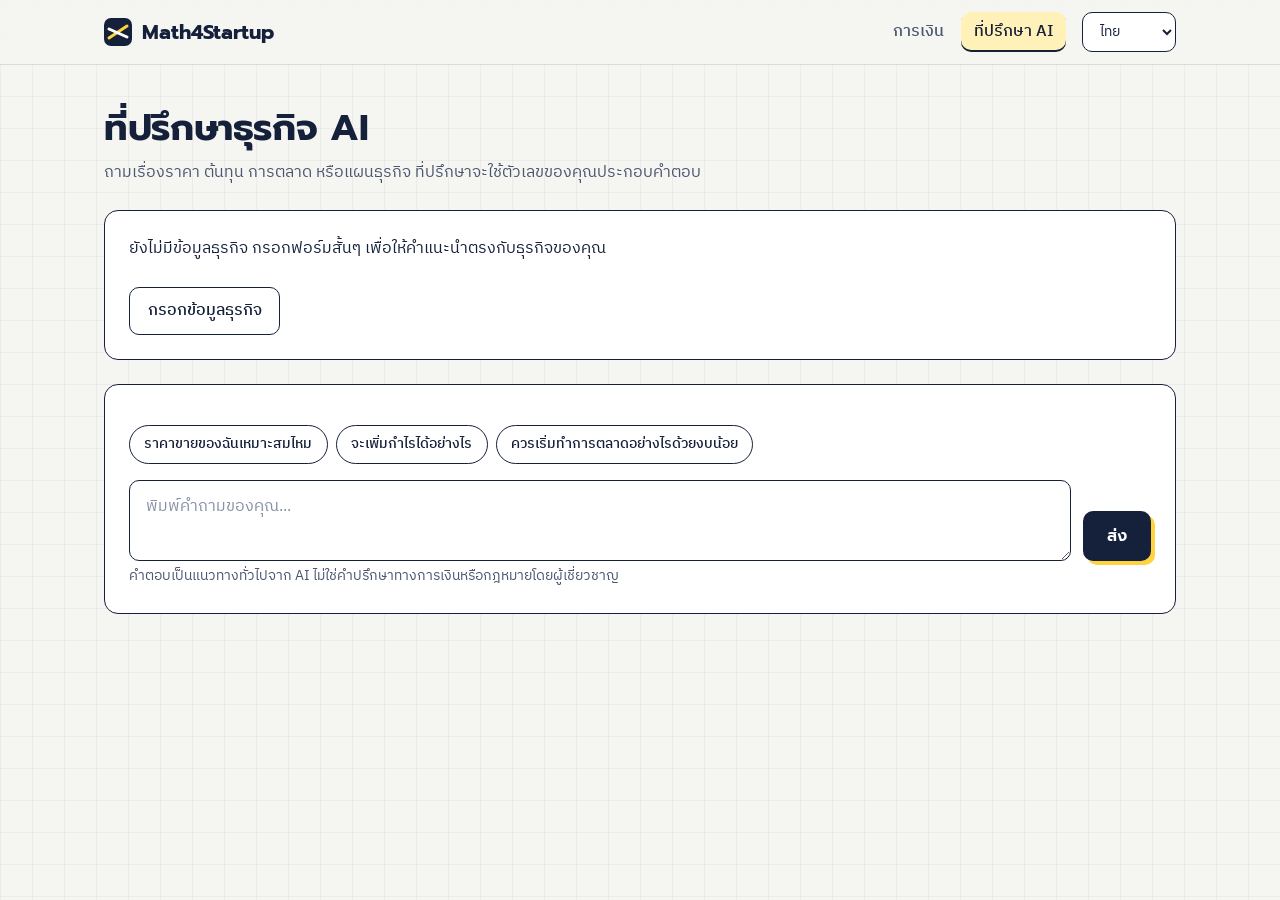
==== advisor.html @ d146184f "Create advisor.html" ====
<!DOCTYPE html>
<html lang="th">

<head>
  <meta charset="UTF-8">
  <title>ที่ปรึกษาธุรกิจ AI</title>
  <meta name="viewport" content="width=device-width, initial-scale=1">
  <link rel="preconnect" href="https://fonts.googleapis.com">
  <link rel="preconnect" href="https://fonts.gstatic.com" crossorigin>
  <link href="https://fonts.googleapis.com/css2?family=IBM+Plex+Sans+Thai:wght@400;500;600&family=Prompt:wght@500;600;700&display=swap" rel="stylesheet">
  <link rel="stylesheet" href="style.css">
  <link rel="stylesheet" href="dashboard.css">
</head>

<body>
  <header class="site-header">
    <div class="wrap bar">
      <a class="brand" href="index.html">
        <svg width="28" height="28" viewBox="0 0 28 28" aria-hidden="true">
          <rect width="28" height="28" rx="7" fill="#15203A"/>
          <path d="M5 20 L23 8" stroke="#FFD23F" stroke-width="3" stroke-linecap="round"/>
          <path d="M5 11 L23 19" stroke="#fff" stroke-width="3" stroke-linecap="round"/>
        </svg>
        Math4Startup
      </a>
      <nav class="main-nav" aria-label="Main">
        <a href="analyze.html" data-i18n="navFinance">การเงิน</a>
        <a href="advisor.html" data-i18n="navAdvisor" aria-current="page">ที่ปรึกษา AI</a>
      </nav>
      <div class="lang">
        <select id="languageSelect" onchange="setLanguage(this.value)" aria-label="Language">
          <option value="th" data-i18n="langThai">ไทย</option>
          <option value="en" data-i18n="langEnglish">English</option>
        </select>
      </div>
    </div>
  </header>

  <main class="container">
    <div class="header">
      <h1 data-i18n="advisorTitle">ที่ปรึกษาธุรกิจ AI</h1>
      <p data-i18n="advisorSubtitle">ถามเรื่องราคา ต้นทุน การตลาด หรือแผนธุรกิจ ที่ปรึกษาจะใช้ตัวเลขของคุณประกอบคำตอบ</p>
    </div>

    <section class="section-card" id="ctxCard"></section>

    <section class="section-card">
      <div class="chat-log" id="chatLog" aria-live="polite"></div>

      <div class="starters" id="starters">
        <button type="button" class="chip" data-i18n="advisorStarter1">ราคาขายของฉันเหมาะสมไหม</button>
        <button type="button" class="chip" data-i18n="advisorStarter2">จะเพิ่มกำไรได้อย่างไร</button>
        <button type="button" class="chip" data-i18n="advisorStarter3">ควรเริ่มทำการตลาดอย่างไรด้วยงบน้อย</button>
      </div>

      <form class="chat-form" id="chatForm">
        <textarea id="chatInput" class="field" rows="2" maxlength="1000" aria-label="Message"
          placeholder="พิมพ์คำถามของคุณ..." data-i18n-placeholder="advisorPlaceholder"></textarea>
        <button type="submit" data-i18n="advisorSend">ส่ง</button>
      </form>
      <p class="help-text" data-i18n="advisorDisclaimer">คำตอบเป็นแนวทางทั่วไปจาก AI ไม่ใช่คำปรึกษาทางการเงินหรือกฎหมายโดยผู้เชี่ยวชาญ</p>
    </section>
  </main>

  <script src="i18n.js"></script>
  <script>
    const log = document.getElementById('chatLog');
    const form = document.getElementById('chatForm');
    const input = document.getElementById('chatInput');
    const starters = document.getElementById('starters');
    const ctxCard = document.getElementById('ctxCard');
    let history = [];
    let busy = false;

    const lang = () => localStorage.getItem('language') || 'th';
    const t = key => getTranslation(key);
    const esc = s => String(s).replace(/[&<>"']/g, c => ({ '&': '&amp;', '<': '&lt;', '>': '&gt;', '"': '&quot;', "'": '&#39;' }[c]));
    const fmt = n => Number(n).toLocaleString('th-TH', { maximumFractionDigits: 1 });

    function loadBiz() {
      try {
        const d = JSON.parse(localStorage.getItem('businessData') || 'null');
        if (d && d.price > 0 && d.cost >= 0 && d.units >= 0 && d.expense >= 0) return d;
      } catch (e) { }
      return null;
    }

    function renderContext() {
      const wasChecked = !document.getElementById('useCtx') || document.getElementById('useCtx').checked;
      const biz = loadBiz();
      if (!biz) {
        ctxCard.innerHTML = `<p>${esc(t('advisorNoContext'))}</p><a class="nav-link" href="form.html">${esc(t('advisorNoContextLink'))}</a>`;
        return;
      }
      const unit = biz.price - biz.cost;
      const profit = unit * biz.units - biz.expense;
      const be = unit > 0 ? Math.ceil(biz.expense / unit) : '-';
      const margin = biz.price > 0 ? (unit / biz.price) * 100 : 0;
      ctxCard.innerHTML = `
        <h3 class="card-title">${esc(t('advisorContextTitle'))}: <span>${esc(biz.productName)}</span></h3>
        <div class="metrics-grid">
          <div class="metric-card"><div class="metric-value">${fmt(biz.price * biz.units)} ฿</div><div class="metric-label">${esc(t('monthlyRevenue'))}</div></div>
          <div class="metric-card"><div class="metric-value ${profit >= 0 ? 'positive' : 'negative'}">${fmt(profit)} ฿</div><div class="metric-label">${esc(t('monthlyProfit'))}</div></div>
          <div class="metric-card"><div class="metric-value">${margin.toFixed(1)}%</div><div class="metric-label">${esc(t('profitMargin'))}</div></div>
          <div class="metric-card"><div class="metric-value">${be}</div><div class="metric-label">${esc(t('breakeven'))}</div></div>
        </div>
        <label class="check"><input type="checkbox" id="useCtx" ${wasChecked ? 'checked' : ''}> ${esc(t('advisorUseContext'))}</label>`;
    }

    function addMsg(role, text, pending) {
      const el = document.createElement('div');
      el.className = 'msg ' + (role === 'user' ? 'msg-user' : 'msg-ai') + (pending ? ' pending' : '');
      el.textContent = text;
      log.appendChild(el);
      el.scrollIntoView({ block: 'nearest', behavior: 'smooth' });
      return el;
    }

    async function send(text) {
      text = text.trim();
      if (!text || busy) return;
      busy = true;
      starters.hidden = true;
      input.value = '';
      addMsg('user', text);
      history.push({ role: 'user', content: text });
      const pending = addMsg('assistant', t('advisorThinking'), true);

      try {
        const biz = loadBiz();
        const useCtx = document.getElementById('useCtx');
        const context = (biz && useCtx && useCtx.checked)
          ? { productName: biz.productName, price: biz.price, cost: biz.cost, units: biz.units, expense: biz.expense }
          : null;
        const res = await fetch('/api/advisor', {
          method: 'POST',
          headers: { 'Content-Type': 'application/json' },
          body: JSON.stringify({ messages: history.slice(-10), lang: lang(), context })
        });
        const data = await res.json();
        if (!res.ok || !data.reply) throw new Error(data.error || 'error');
        pending.textContent = data.reply;
        pending.classList.remove('pending');
        history.push({ role: 'assistant', content: data.reply });
      } catch (err) {
        console.error(err);
        pending.textContent = t('advisorError');
        pending.classList.remove('pending');
        pending.classList.add('error');
        history.pop(); // drop the unanswered question so a retry doesn't duplicate it
      }
      busy = false;
    }

    form.addEventListener('submit', e => { e.preventDefault(); send(input.value); });
    input.addEventListener('keydown', e => {
      if (e.key === 'Enter' && !e.shiftKey && !e.isComposing) { e.preventDefault(); send(input.value); }
    });
    starters.addEventListener('click', e => {
      const chip = e.target.closest('.chip');
      if (chip) send(chip.textContent);
    });

    renderContext();
    document.getElementById('languageSelect').addEventListener('change', renderContext);
  </script>
</body>

</html>
---- style.css ----
/* ===== Math4Startup — shared styles =====
   Rebrand: change the values in :root below (colors + fonts). */
:root {
  --paper: #F5F6F1;
  --surface: #FFFFFF;
  --ink: #15203A;
  --muted: #4B5670;
  --line: #D9DDD0;
  --profit: #0B7A55;
  --cost: #D9482B;
  --mark: #FFD23F;
  --mark-soft: #FFF1B8;
  --font-display: 'Prompt', 'IBM Plex Sans Thai', sans-serif;
  --font-body: 'IBM Plex Sans Thai', -apple-system, 'Segoe UI', sans-serif;
  --radius: 10px;
}

* { margin: 0; padding: 0; box-sizing: border-box; }

body {
  font-family: var(--font-body);
  color: var(--ink);
  line-height: 1.7;
  min-height: 100vh;
  background-color: var(--paper);
  background-image:
    linear-gradient(rgba(21, 32, 58, .045) 1px, transparent 1px),
    linear-gradient(90deg, rgba(21, 32, 58, .045) 1px, transparent 1px);
  background-size: 32px 32px;
}

:focus-visible { outline: 3px solid var(--profit); outline-offset: 2px; }

.wrap { max-width: 1120px; margin: 0 auto; padding: 0 1.5rem; }
.narrow { max-width: 680px; }

/* ----- Header ----- */
.site-header {
  position: sticky; top: 0; z-index: 10;
  background: rgba(245, 246, 241, .92);
  backdrop-filter: blur(8px);
  border-bottom: 1px solid var(--line);
}
.bar { display: flex; justify-content: space-between; align-items: center; min-height: 64px; flex-wrap: wrap; column-gap: 1rem; }
.brand {
  display: flex; align-items: center; gap: .6rem;
  font-family: var(--font-display); font-weight: 700; font-size: 1.25rem;
  color: var(--ink); text-decoration: none;
}
.lang select {
  font: inherit; font-size: .9rem; color: var(--ink);
  background: var(--surface);
  border: 1.5px solid var(--ink); border-radius: var(--radius);
  padding: .4rem .8rem; cursor: pointer;
}

.main-nav { display: flex; gap: .25rem; margin-left: auto; }
.main-nav a {
  color: var(--muted); text-decoration: none; font-weight: 500;
  padding: .4rem .8rem; border-radius: var(--radius);
}
.main-nav a:hover { color: var(--ink); background: var(--mark-soft); }
.main-nav a[aria-current="page"] { color: var(--ink); background: var(--mark-soft); box-shadow: inset 0 -2px 0 var(--ink); }

/* ----- Headings & buttons ----- */
h1 {
  font-family: var(--font-display); font-weight: 700;
  font-size: clamp(1.9rem, 4.2vw, 3.1rem); line-height: 1.3; letter-spacing: -.01em;
}
h2 { font-family: var(--font-display); font-weight: 600; font-size: 1.4rem; line-height: 1.4; }

.btn {
  font-family: var(--font-display); font-weight: 600; font-size: 1rem;
  background: var(--ink); color: #fff;
  border: 0; border-radius: var(--radius);
  padding: .85rem 1.5rem; cursor: pointer;
  box-shadow: 4px 4px 0 var(--mark);
  transition: background .15s, transform .15s, box-shadow .15s;
}
.btn:hover { background: var(--profit); transform: translate(2px, 2px); box-shadow: 2px 2px 0 var(--mark); }
.btn:active { transform: translate(4px, 4px); box-shadow: 0 0 0 var(--mark); }
.btn-block { width: 100%; margin-top: .75rem; }

.ghost-btn {
  display: inline-flex; align-items: center; gap: .4rem;
  font: inherit; font-size: .9rem; color: var(--ink);
  background: transparent; border: 1.5px solid var(--ink); border-radius: var(--radius);
  padding: .35rem .9rem; cursor: pointer; transition: background .15s;
}
.ghost-btn:hover { background: var(--mark-soft); }
.ghost-btn:disabled { opacity: .5; cursor: wait; }

/* ----- Inputs ----- */
.field {
  width: 100%; min-width: 0;
  font: inherit; color: var(--ink);
  background: var(--surface);
  border: 1.5px solid var(--ink); border-radius: var(--radius);
  padding: .85rem 1rem;
}
.field::placeholder { color: #8791A5; }
.field:focus { border-color: var(--profit); outline: 3px solid rgba(11, 122, 85, .25); outline-offset: 0; }
.field.is-invalid { border-color: var(--cost); background: #FFF3EF; }

/* ----- Home: hero ----- */
.hero {
  display: grid; grid-template-columns: 1.05fr .95fr; gap: 3rem; align-items: center;
  padding: 4rem 0 3rem;
}
.hero-sub { color: var(--muted); font-size: 1.1rem; max-width: 34rem; margin-top: 1rem; }
.start { margin-top: 2rem; }
.start label { display: block; font-weight: 600; margin-bottom: .5rem; }
.start-row { display: flex; gap: .75rem; }
.start-row .btn { white-space: nowrap; }

.sheet {
  background: var(--surface);
  border: 1.5px solid var(--ink); border-radius: 14px;
}
.hero-chart { padding: 1rem; }
.hero-chart svg { display: block; width: 100%; height: auto; }

.draw { stroke-dasharray: 1; stroke-dashoffset: 1; animation: draw 1.1s ease-out .2s forwards; }
.zone { opacity: 0; animation: fade .5s ease-out 1.1s forwards; }
.bep { opacity: 0; transform-box: fill-box; transform-origin: center; animation: pop .4s ease-out 1.2s forwards; }
@keyframes draw { to { stroke-dashoffset: 0; } }
@keyframes fade { to { opacity: 1; } }
@keyframes pop { from { opacity: 0; transform: scale(.4); } to { opacity: 1; transform: scale(1); } }

/* ----- Home: trending list ----- */
.trending { padding: 1rem 0 5rem; }
.section-head {
  display: flex; justify-content: space-between; align-items: center; gap: 1rem;
  padding-bottom: .75rem; border-bottom: 1.5px solid var(--ink);
}
.trend-list { list-style: none; display: grid; grid-template-columns: 1fr 1fr; column-gap: 2.5rem; }
.trend-list li { border-bottom: 1px solid var(--line); }
.trend-row {
  display: grid; grid-template-columns: 2rem 1fr; align-items: center; gap: .75rem;
  width: 100%; padding: .85rem .5rem;
  font: inherit; color: inherit; text-align: left;
  background: none; border: 0; cursor: pointer; transition: background .15s;
}
.trend-row:hover, .trend-row.is-selected { background: var(--mark-soft); }
.trend-row .rank { font-family: var(--font-display); font-weight: 600; color: var(--muted); }
.trend-row.is-selected .rank { color: var(--ink); }
.trend-row .name { font-weight: 500; }
.skeleton { height: 52px; background: rgba(21, 32, 58, .05); animation: pulse 1.4s ease-in-out infinite; }
@keyframes pulse { 50% { opacity: .4; } }

/* ----- Form page ----- */
.page-head { padding: 3rem 0 1.5rem; }
.page-head h1 { font-size: clamp(1.6rem, 3.5vw, 2.2rem); }
.page-head p { color: var(--muted); margin-top: .5rem; }
.selected {
  display: flex; flex-wrap: wrap; gap: .5rem; align-items: center;
  padding: .75rem 1rem; margin-bottom: 1rem;
  background: var(--mark-soft);
  border: 1.5px solid var(--ink); border-radius: var(--radius);
}
.note { border-left: 4px solid var(--profit); padding: .25rem 1rem; margin-bottom: 1.5rem; color: var(--muted); }
.form-sheet { padding: 1.75rem; }
.form-group { margin-bottom: 1.25rem; }
.form-group label { display: block; font-weight: 600; margin-bottom: .4rem; }
.grid-2 { display: grid; grid-template-columns: 1fr 1fr; gap: 1.25rem; }
.required { color: var(--cost); }
.help-text { font-size: .85rem; color: var(--muted); margin-top: .3rem; }
.affix { position: relative; }
.affix > span {
  position: absolute; left: 1rem; top: 50%; transform: translateY(-50%);
  color: var(--muted); font-weight: 600; pointer-events: none;
}
.affix .field { padding-left: 2.1rem; }
.back { display: inline-block; margin: 1.5rem 0 4rem; color: var(--ink); font-weight: 500; text-underline-offset: 3px; }

/* ----- Responsive & motion ----- */
@media (max-width: 640px) {
  .bar { padding-top: .5rem; }
  .main-nav { order: 3; width: 100%; margin: 0; padding-bottom: .5rem; overflow-x: auto; }
}
@media (max-width: 820px) {
  .hero { grid-template-columns: 1fr; gap: 2rem; padding-top: 2.5rem; }
  .trend-list { grid-template-columns: 1fr; }
  .start-row { flex-direction: column; }
  .grid-2 { grid-template-columns: 1fr; gap: 0; }
  .form-sheet { padding: 1.25rem; }
}
@media (prefers-reduced-motion: reduce) {
  .draw, .zone, .bep, .skeleton { animation: none; opacity: 1; stroke-dashoffset: 0; transform: none; }
  .btn, .ghost-btn, .trend-row { transition: none; }
}
---- dashboard.css ----
/* ===== Math4Startup — dashboard pages (analyze, analysis-result, daily) =====
   Loads after style.css. Uses the same class names as the old pages. */

.container { max-width: 1120px; margin: 0 auto; padding: 0 1.5rem 4rem; }

.header { padding: 2.5rem 0 1.5rem; }
.header h1 { font-size: clamp(1.6rem, 3.5vw, 2.3rem); }
.header p { color: var(--muted); margin-top: .4rem; }

.product-info {
  display: flex; flex-wrap: wrap; gap: .25rem 1.5rem; align-items: baseline;
  padding: .9rem 1.25rem; margin-bottom: 1.5rem;
  background: var(--mark-soft); border: 1.5px solid var(--ink); border-radius: var(--radius);
}
.product-info h3 { font-size: 1rem; font-family: var(--font-body); font-weight: 500; }
.product-info p { color: var(--muted); }
.product-info #currentProduct, .product-info #currentBusinessType { font-weight: 600; color: var(--ink); }

/* Tabs */
.tab-navigation {
  display: flex; flex-wrap: wrap; gap: .5rem;
  border-bottom: 1.5px solid var(--ink); margin-bottom: 1.5rem;
}
.container .tab-button {
  flex: 0 1 auto; min-width: 0;
  font: inherit; font-weight: 500; color: var(--muted);
  background: transparent; border: 1.5px solid transparent; border-bottom: 0;
  border-radius: var(--radius) var(--radius) 0 0;
  padding: .7rem 1.1rem; margin-bottom: -1.5px; box-shadow: none; cursor: pointer;
}
.container .tab-button:hover { color: var(--ink); background: var(--mark-soft); transform: none; box-shadow: none; }
.container .tab-button.active { background: var(--ink); color: #fff; border-color: var(--ink); }
.tab-content { display: none; }
.tab-content.active { display: block; }

/* Cards */
.section-card, .form-section, .input-section, .chart-container, .transaction-list {
  background: var(--surface); border: 1.5px solid var(--ink); border-radius: 14px;
  padding: 1.5rem; margin-bottom: 1.5rem;
}
.section-card .chart-container, .section-card .transaction-list {
  border: 0; border-radius: 0; padding: 0; background: none; margin-bottom: 1.5rem;
}
.section-card h3, .form-section h3, .input-section h3, .chart-container h3, .transaction-list h3 {
  font-family: var(--font-display); font-weight: 600; font-size: 1.2rem; line-height: 1.4;
}
.card-title { margin-bottom: 1.25rem; }

/* Numbers */
.metrics-grid, .summary-cards {
  display: grid; grid-template-columns: repeat(auto-fit, minmax(220px, 1fr)); gap: 1rem; margin-bottom: 1.5rem;
}
.metric-card, .summary-card {
  background: var(--paper); border: 1px solid var(--line); border-radius: 12px; padding: 1.1rem 1.25rem;
}
.metric-value, .summary-amount { font-family: var(--font-display); font-weight: 600; font-size: 1.7rem; line-height: 1.3; }
.metric-label, .summary-title { color: var(--muted); font-size: .9rem; margin-top: .15rem; }
.positive, .income { color: var(--profit); }
.negative, .expense { color: var(--cost); }
.neutral, .balance { color: var(--ink); }
.warning { color: #8A5A00; }

.insights-list { display: grid; gap: .75rem; }
.insight-item {
  background: var(--mark-soft); border-left: 4px solid var(--ink);
  padding: .9rem 1rem; border-radius: 6px;
}

/* Forms */
.form-row { display: grid; grid-template-columns: repeat(auto-fit, minmax(200px, 1fr)); gap: 1rem; margin-bottom: 1rem; }
.form-group { display: flex; flex-direction: column; margin-bottom: 0; }
.form-group + button { margin-top: 1rem; }
.container label { display: block; font-weight: 600; margin-bottom: .4rem; }
.container input, .container select, .container textarea {
  width: 100%; min-width: 0; font: inherit; color: var(--ink);
  background: var(--surface); border: 1.5px solid var(--ink); border-radius: var(--radius);
  padding: .75rem 1rem;
}
.container input:focus, .container select:focus, .container textarea:focus {
  border-color: var(--profit); outline: 3px solid rgba(11, 122, 85, .25); outline-offset: 0;
}
.container button {
  font-family: var(--font-display); font-weight: 600; font-size: 1rem; color: #fff;
  background: var(--ink); border: 0; border-radius: var(--radius);
  padding: .8rem 1.5rem; cursor: pointer;
  box-shadow: 4px 4px 0 var(--mark);
  transition: background .15s, transform .15s, box-shadow .15s;
}
.container button:hover { background: var(--profit); transform: translate(2px, 2px); box-shadow: 2px 2px 0 var(--mark); }
.container button:active { transform: translate(4px, 4px); box-shadow: 0 0 0 var(--mark); }

/* Transactions */
.transaction-list { overflow-x: auto; }
.section-card .transaction-list { max-height: 400px; overflow-y: auto; }
.transaction-item {
  display: grid; grid-template-columns: 1fr 2fr 1fr 1fr .5fr; gap: 1rem; align-items: center;
  min-width: 560px; padding: .8rem 1rem; border-bottom: 1px solid var(--line);
}
.container .delete-btn {
  font: inherit; font-size: .8rem; font-weight: 500; color: var(--cost);
  background: transparent; border: 1.5px solid var(--cost); border-radius: 8px;
  padding: .25rem .7rem; box-shadow: none;
}
.container .delete-btn:hover { color: #fff; background: var(--cost); transform: none; box-shadow: none; }

/* Alerts (analysis-result) */
.alert-success, .alert-warning, .alert-danger { padding: 1rem; border-radius: var(--radius); margin-bottom: 1rem; border: 1.5px solid; }
.alert-success { background: rgba(11, 122, 85, .08); border-color: var(--profit); color: #08613F; }
.alert-warning { background: rgba(255, 210, 63, .25); border-color: #C99A00; color: #6B4E00; }
.alert-danger { background: #FFF3EF; border-color: var(--cost); color: #A8321A; }
.comparison-section { display: none; }
.comparison-section.active { display: block; }

/* Links */
.nav-links { display: flex; flex-wrap: wrap; gap: .75rem; margin-top: 2rem; }
.nav-link {
  display: inline-block; color: var(--ink); text-decoration: none; font-weight: 500;
  background: var(--surface); border: 1.5px solid var(--ink); border-radius: var(--radius);
  padding: .6rem 1.1rem; margin: 1.5rem .75rem 0 0; transition: background .15s;
}
.nav-links .nav-link { margin: 0; }
.nav-link:hover { background: var(--mark-soft); }

/* Chat (advisor.html) */
.chat-log { display: flex; flex-direction: column; gap: .75rem; margin-bottom: 1rem; }
.msg {
  max-width: min(42rem, 88%); padding: .75rem 1rem; border-radius: 14px;
  border: 1.5px solid var(--ink); white-space: pre-wrap; overflow-wrap: anywhere;
}
.msg-user { align-self: flex-end; background: var(--ink); color: #fff; border-bottom-right-radius: 4px; }
.msg-ai { align-self: flex-start; background: var(--surface); border-bottom-left-radius: 4px; }
.msg.pending { color: var(--muted); }
.msg.error { border-color: var(--cost); background: #FFF3EF; color: #A8321A; }
.starters { display: flex; flex-wrap: wrap; gap: .5rem; margin-bottom: 1rem; }
.container .chip {
  font: inherit; font-size: .9rem; font-weight: 500; color: var(--ink);
  background: var(--surface); border: 1.5px solid var(--ink); border-radius: 999px;
  padding: .4rem .9rem; box-shadow: none;
}
.container .chip:hover { background: var(--mark-soft); transform: none; box-shadow: none; }
.chat-form { display: flex; gap: .75rem; align-items: flex-end; }
.chat-form textarea { flex: 1; resize: vertical; min-height: 3rem; max-height: 10rem; }
.container .check { display: flex; align-items: center; gap: .5rem; font-weight: 500; margin: 0; }
.container input[type="checkbox"] { width: 1.1rem; height: 1.1rem; padding: 0; accent-color: var(--profit); }

@media (max-width: 820px) {
  .section-card, .form-section, .input-section, .chart-container, .transaction-list { padding: 1.1rem; }
}
@media (prefers-reduced-motion: reduce) {
  .container button, .nav-link { transition: none; }
}
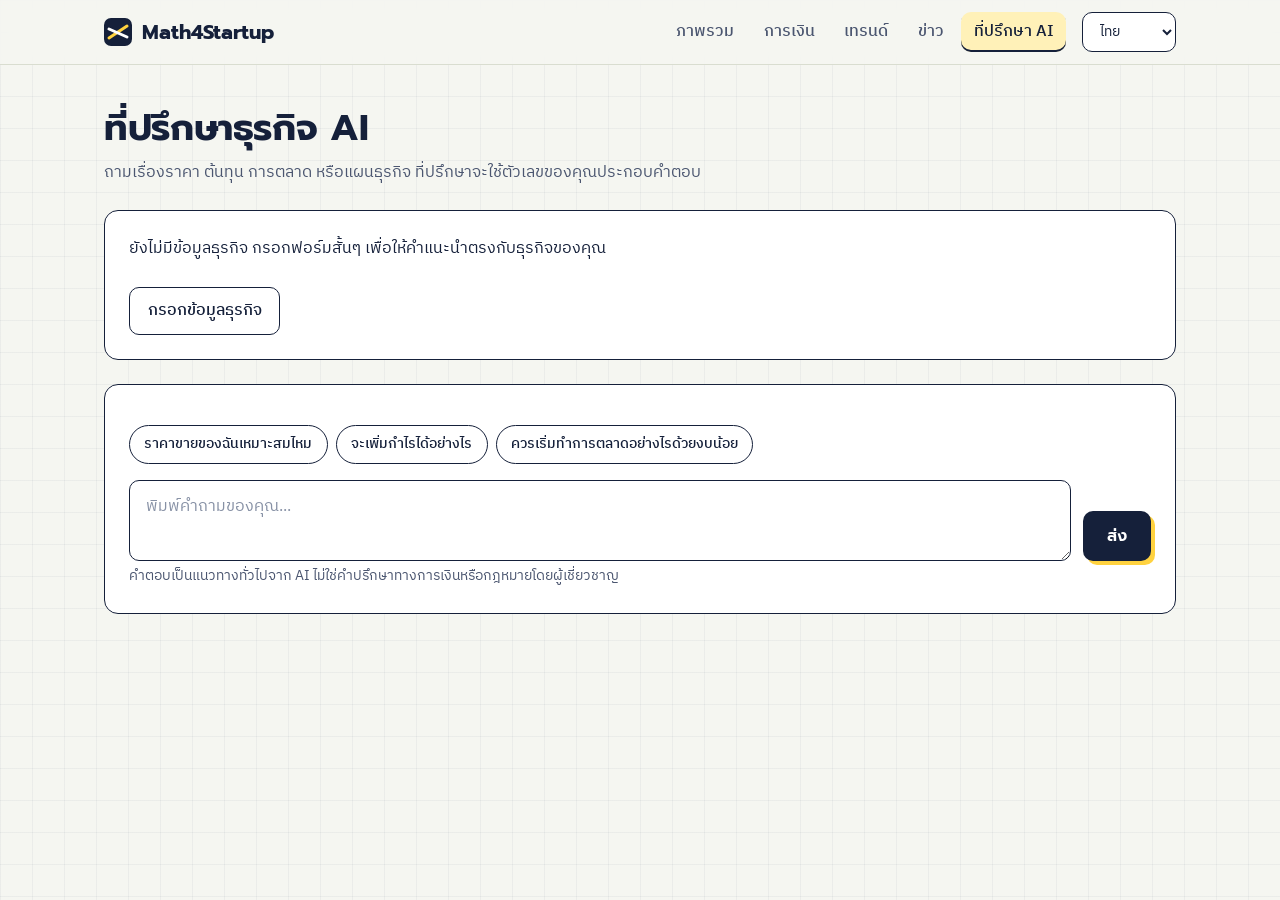
==== commit 531e5589: "Update advisor.html" ====
--- a/advisor.html
+++ b/advisor.html
@@ -24,7 +24,10 @@
         Math4Startup
       </a>
       <nav class="main-nav" aria-label="Main">
+        <a href="overview.html" data-i18n="navOverview">ภาพรวม</a>
         <a href="analyze.html" data-i18n="navFinance">การเงิน</a>
+        <a href="trends.html" data-i18n="navTrends">เทรนด์</a>
+        <a href="news.html" data-i18n="navNews">ข่าว</a>
         <a href="advisor.html" data-i18n="navAdvisor" aria-current="page">ที่ปรึกษา AI</a>
       </nav>
       <div class="lang">
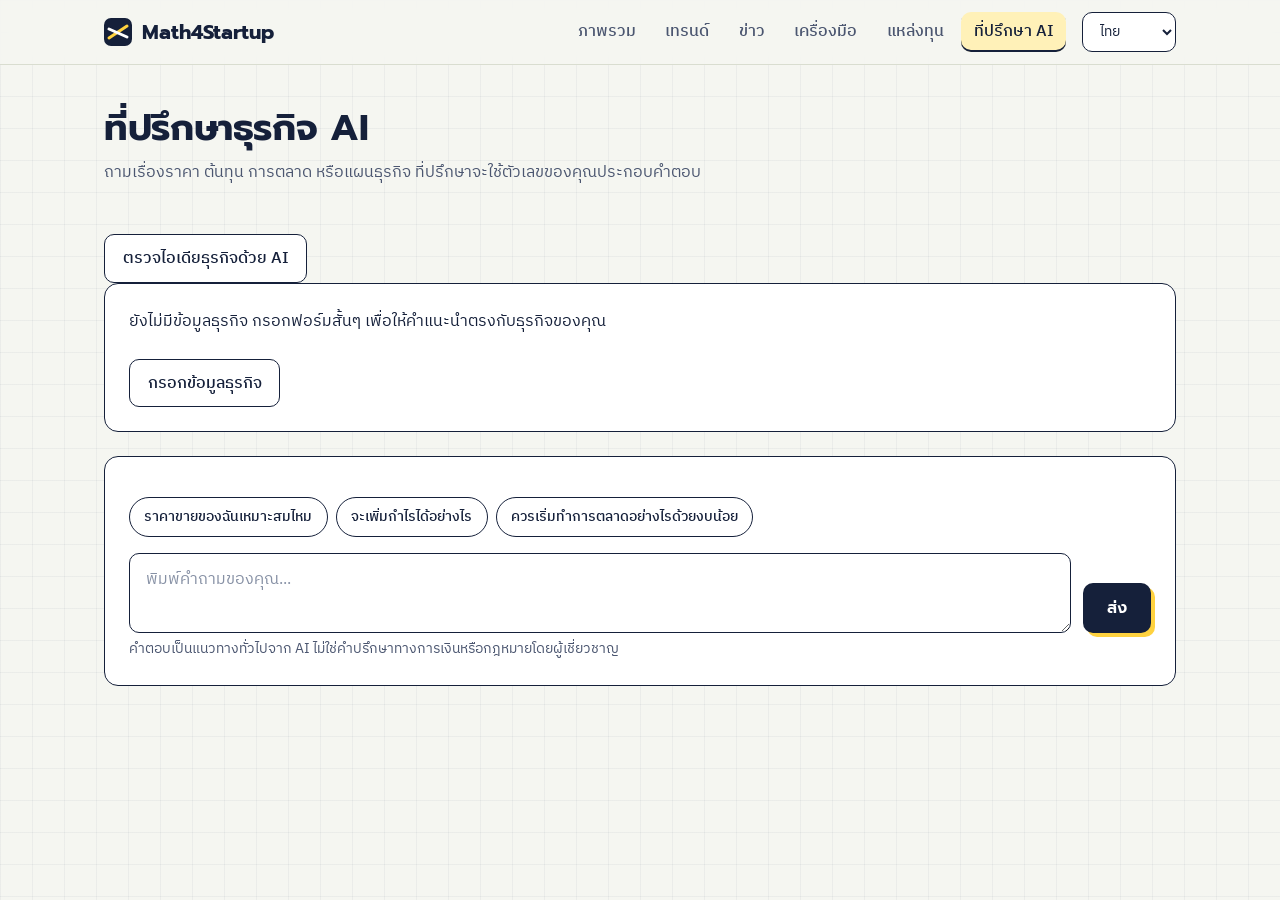
==== commit 0092f706: "Add files via upload" ====
--- a/advisor.html
+++ b/advisor.html
@@ -25,9 +25,10 @@
       </a>
       <nav class="main-nav" aria-label="Main">
         <a href="overview.html" data-i18n="navOverview">ภาพรวม</a>
-        <a href="analyze.html" data-i18n="navFinance">การเงิน</a>
         <a href="trends.html" data-i18n="navTrends">เทรนด์</a>
         <a href="news.html" data-i18n="navNews">ข่าว</a>
+        <a href="tools.html" data-i18n="navTools">เครื่องมือ</a>
+        <a href="funding.html" data-i18n="navFunding">แหล่งทุน</a>
         <a href="advisor.html" data-i18n="navAdvisor" aria-current="page">ที่ปรึกษา AI</a>
       </nav>
       <div class="lang">
@@ -44,6 +45,8 @@
       <h1 data-i18n="advisorTitle">ที่ปรึกษาธุรกิจ AI</h1>
       <p data-i18n="advisorSubtitle">ถามเรื่องราคา ต้นทุน การตลาด หรือแผนธุรกิจ ที่ปรึกษาจะใช้ตัวเลขของคุณประกอบคำตอบ</p>
     </div>
+
+    <p><a class="nav-link" href="idea.html" data-i18n="ideaLink">ตรวจไอเดียธุรกิจด้วย AI</a></p>
 
     <section class="section-card" id="ctxCard"></section>
 
@@ -147,7 +150,7 @@
         history.push({ role: 'assistant', content: data.reply });
       } catch (err) {
         console.error(err);
-        pending.textContent = t('advisorError');
+        pending.textContent = err.message === 'not_configured' ? t('aiNotReady') : t('advisorError');
         pending.classList.remove('pending');
         pending.classList.add('error');
         history.pop(); // drop the unanswered question so a retry doesn't duplicate it
--- a/style.css
+++ b/style.css
@@ -113,6 +113,9 @@
 .start-row { display: flex; gap: .75rem; }
 .start-row .btn { white-space: nowrap; }
 
+.hero-links { margin-top: 1rem; }
+.hero-links a { color: var(--ink); font-weight: 500; text-underline-offset: 3px; }
+
 .sheet {
   background: var(--surface);
   border: 1.5px solid var(--ink); border-radius: 14px;
--- a/dashboard.css
+++ b/dashboard.css
@@ -143,6 +143,75 @@
 .container .check { display: flex; align-items: center; gap: .5rem; font-weight: 500; margin: 0; }
 .container input[type="checkbox"] { width: 1.1rem; height: 1.1rem; padding: 0; accent-color: var(--profit); }
 
+/* News (news.html) */
+.filters { display: flex; flex-wrap: wrap; gap: .5rem; margin-bottom: .75rem; }
+.container .chip[aria-pressed="true"] { background: var(--ink); color: #fff; }
+.news-list { list-style: none; margin: 1rem 0; }
+.news-item {
+  display: block; padding: .9rem .5rem; color: var(--ink); text-decoration: none;
+  border-bottom: 1px solid var(--line); transition: background .15s;
+}
+.news-item:hover { background: var(--mark-soft); }
+.news-title { font-weight: 600; line-height: 1.5; }
+.news-meta { color: var(--muted); font-size: .85rem; margin-top: .15rem; }
+.news-msg { padding: 1.5rem .5rem; color: var(--muted); }
+.news-msg.error { color: #A8321A; }
+
+/* Overview + trends */
+.ov-grid { display: grid; grid-template-columns: 1fr 1fr; gap: 1.5rem; margin-bottom: 1.5rem; }
+.ov-grid .section-card { margin-bottom: 0; }
+.card-head { display: flex; justify-content: space-between; align-items: baseline; gap: 1rem; margin-bottom: .75rem; }
+.card-head h3 { margin: 0; }
+.card-head a { color: var(--ink); font-weight: 500; font-size: .9rem; text-underline-offset: 3px; }
+.mini-list { list-style: none; }
+.mini-list li { border-bottom: 1px solid var(--line); }
+.mini-list li a { display: block; padding: .7rem .25rem; color: var(--ink); text-decoration: none; }
+.mini-list li a:hover { background: var(--mark-soft); }
+.mini-list .rank { display: inline-block; width: 1.6rem; font-family: var(--font-display); font-weight: 600; color: var(--muted); }
+.cta-card { display: flex; align-items: center; justify-content: space-between; gap: 1rem; flex-wrap: wrap; }
+.cta-card h3 { margin-bottom: .15rem; }
+.btn-link {
+  display: inline-block; font-family: var(--font-display); font-weight: 600; color: #fff; text-decoration: none;
+  background: var(--ink); border-radius: var(--radius); padding: .8rem 1.5rem;
+  box-shadow: 4px 4px 0 var(--mark); transition: background .15s, transform .15s, box-shadow .15s;
+}
+.btn-link:hover { background: var(--profit); transform: translate(2px, 2px); box-shadow: 2px 2px 0 var(--mark); }
+a.trend-row { text-decoration: none; }
+.trend-list.with-action .trend-row { grid-template-columns: 2rem 1fr auto; }
+.trend-row .go { font-size: .85rem; font-weight: 600; border-bottom: 2px solid var(--mark); }
+
+/* Tools, funding, idea, trend->news */
+.section-title { font-size: 1.2rem; margin: .5rem 0 .75rem; }
+.tool-grid { display: grid; grid-template-columns: repeat(auto-fit, minmax(240px, 1fr)); gap: 1rem; margin-bottom: 1.5rem; }
+.tool-card {
+  display: flex; flex-direction: column; gap: .25rem; padding: 1rem 1.25rem; color: var(--ink); text-decoration: none;
+  background: var(--surface); border: 1.5px solid var(--ink); border-radius: 14px; transition: background .15s;
+}
+.tool-card:hover { background: var(--mark-soft); }
+.tool-card strong { font-family: var(--font-display); font-weight: 600; }
+.tool-card span { color: var(--muted); font-size: .9rem; }
+.fund-card p { margin-bottom: 1rem; }
+.fund-list .section-card { margin-bottom: 1rem; }
+.tag { font-size: .8rem; font-weight: 600; padding: .1rem .6rem; border: 1.5px solid var(--ink); border-radius: 999px; background: var(--mark-soft); white-space: nowrap; }
+.plain-list { margin: 0 0 1rem 1.25rem; }
+.plain-list li { margin-bottom: .25rem; }
+.alert-warning.alert-note, p.alert-warning { margin-bottom: 1rem; }
+.result-text { white-space: pre-wrap; overflow-wrap: anywhere; margin-bottom: 1rem; }
+.result-text.pending { color: var(--muted); }
+.result-text.error { color: #A8321A; }
+.container textarea { resize: vertical; }
+.q-banner { display: flex; flex-wrap: wrap; justify-content: space-between; gap: .5rem; padding: .6rem 1rem; margin-bottom: 1rem; background: var(--mark-soft); border: 1.5px solid var(--ink); border-radius: var(--radius); }
+.q-banner a { color: var(--ink); font-weight: 500; text-underline-offset: 3px; }
+.trend-item { display: grid; grid-template-columns: 2rem 1fr auto auto; align-items: center; gap: .75rem; padding: .85rem .5rem; }
+.trend-item .rank { font-family: var(--font-display); font-weight: 600; color: var(--muted); }
+.trend-item .name { font-weight: 500; }
+.trend-item .go { color: var(--ink); font-size: .85rem; font-weight: 600; text-decoration: none; border-bottom: 2px solid var(--mark); }
+.trend-item .go:hover { background: var(--mark-soft); }
+.trend-list.with-action li.trend-item { border-bottom: 1px solid var(--line); }
+
+@media (max-width: 820px) {
+  .ov-grid { grid-template-columns: 1fr; }
+}
 @media (max-width: 820px) {
   .section-card, .form-section, .input-section, .chart-container, .transaction-list { padding: 1.1rem; }
 }
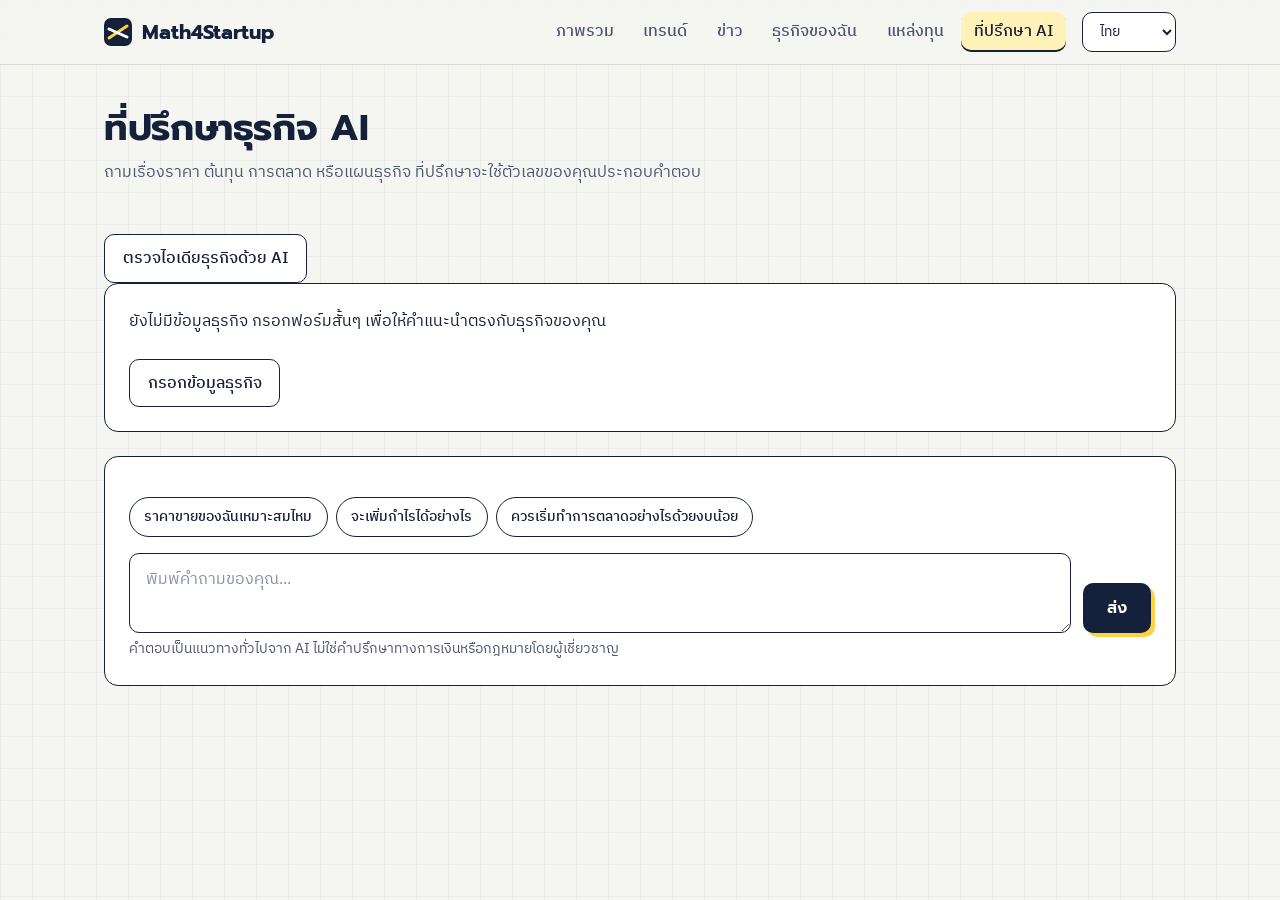
==== commit 3c93acb0: "Add files via upload" ====
--- a/advisor.html
+++ b/advisor.html
@@ -27,7 +27,7 @@
         <a href="overview.html" data-i18n="navOverview">ภาพรวม</a>
         <a href="trends.html" data-i18n="navTrends">เทรนด์</a>
         <a href="news.html" data-i18n="navNews">ข่าว</a>
-        <a href="tools.html" data-i18n="navTools">เครื่องมือ</a>
+        <a href="mybiz.html" data-i18n="navMybiz">ธุรกิจของฉัน</a>
         <a href="funding.html" data-i18n="navFunding">แหล่งทุน</a>
         <a href="advisor.html" data-i18n="navAdvisor" aria-current="page">ที่ปรึกษา AI</a>
       </nav>
@@ -95,13 +95,13 @@
       const wasChecked = !document.getElementById('useCtx') || document.getElementById('useCtx').checked;
       const biz = loadBiz();
       if (!biz) {
-        ctxCard.innerHTML = `<p>${esc(t('advisorNoContext'))}</p><a class="nav-link" href="form.html">${esc(t('advisorNoContextLink'))}</a>`;
+        ctxCard.innerHTML = `<p>${esc(t('advisorNoContext'))}</p><a class="nav-link" href="mybiz.html">${esc(t('advisorNoContextLink'))}</a>`;
         return;
       }
       const unit = biz.price - biz.cost;
       const profit = unit * biz.units - biz.expense;
       const be = unit > 0 ? Math.ceil(biz.expense / unit) : '-';
-      const margin = biz.price > 0 ? (unit / biz.price) * 100 : 0;
+      const margin = biz.price * biz.units > 0 ? profit / (biz.price * biz.units) * 100 : 0;
       ctxCard.innerHTML = `
         <h3 class="card-title">${esc(t('advisorContextTitle'))}: <span>${esc(biz.productName)}</span></h3>
         <div class="metrics-grid">
@@ -143,6 +143,7 @@
           headers: { 'Content-Type': 'application/json' },
           body: JSON.stringify({ messages: history.slice(-10), lang: lang(), context })
         });
+        if (!(res.headers.get('content-type') || '').includes('json')) throw new Error('not_configured');
         const data = await res.json();
         if (!res.ok || !data.reply) throw new Error(data.error || 'error');
         pending.textContent = data.reply;
--- a/style.css
+++ b/style.css
@@ -16,6 +16,7 @@
 }
 
 * { margin: 0; padding: 0; box-sizing: border-box; }
+[hidden] { display: none !important; }
 
 body {
   font-family: var(--font-body);
@@ -177,8 +178,9 @@
 .back { display: inline-block; margin: 1.5rem 0 4rem; color: var(--ink); font-weight: 500; text-underline-offset: 3px; }
 
 /* ----- Responsive & motion ----- */
-@media (max-width: 640px) {
+@media (max-width: 960px) {
   .bar { padding-top: .5rem; }
+  .lang { margin-left: auto; }
   .main-nav { order: 3; width: 100%; margin: 0; padding-bottom: .5rem; overflow-x: auto; }
 }
 @media (max-width: 820px) {
--- a/dashboard.css
+++ b/dashboard.css
@@ -209,6 +209,55 @@
 .trend-item .go:hover { background: var(--mark-soft); }
 .trend-list.with-action li.trend-item { border-bottom: 1px solid var(--line); }
 
+/* Analysis pages */
+.donut-wrap { max-width: 300px; margin: 0 auto 1rem; }
+.breakdown { margin: 1rem 0 1.5rem; }
+.bk-title { font-weight: 600; margin-bottom: .5rem; }
+.stack { display: flex; height: 14px; border: 1.5px solid var(--ink); border-radius: 999px; overflow: hidden; margin-bottom: .75rem; background: var(--surface); }
+.stack span { display: block; height: 100%; }
+.bk-row { display: grid; grid-template-columns: auto 1fr auto auto; gap: .6rem; align-items: center; padding: .4rem 0; border-bottom: 1px solid var(--line); }
+.bk-row .dot { width: .8rem; height: .8rem; border-radius: 3px; border: 1px solid var(--ink); }
+.bk-pct { min-width: 4.5rem; text-align: right; color: var(--muted); }
+.progress { height: 14px; border: 1.5px solid var(--ink); border-radius: 999px; overflow: hidden; background: var(--surface); margin: .75rem 0 .35rem; }
+.progress > span { display: block; height: 100%; background: var(--profit); }
+.progress.low > span { background: var(--mark); }
+.prog-label { font-weight: 500; margin-bottom: 1rem; }
+.plan-chart svg { display: block; width: 100%; height: auto; max-width: 560px; margin: 0 auto; }
+
+/* Plain-language helpers, summary card, folded details */
+.form-group { min-width: 0; }
+.container input[type="date"] { -webkit-appearance: none; appearance: none; display: block; min-width: 0; max-width: 100%; text-align: left; min-height: 3rem; }
+.tab-desc { color: var(--muted); margin: -.5rem 0 1.25rem; }
+.empty-note { padding: 1.25rem; text-align: center; color: var(--muted); background: var(--paper); border: 1.5px dashed var(--line); border-radius: var(--radius); margin-bottom: 1rem; }
+.alert-note { padding: .6rem 1rem; margin-bottom: 1rem; background: rgba(11, 122, 85, .08); border: 1.5px solid var(--profit); border-radius: var(--radius); color: #08613F; font-size: .95rem; }
+.host { color: var(--muted); font-size: .85rem; margin: -.5rem 0 .75rem; word-break: break-all; }
+p.alert-danger { margin-bottom: 1rem; }
+.hero-card { border-width: 2px; }
+.kicker { font-weight: 600; font-size: .9rem; color: var(--muted); margin-bottom: .25rem; }
+.big-sentence { font-family: var(--font-display); font-weight: 500; font-size: 1.3rem; line-height: 1.7; margin-bottom: .75rem; }
+.big-sentence b { background: var(--mark-soft); padding: 0 .3rem; border-radius: 4px; font-weight: 700; }
+.muted { color: var(--muted); }
+.section-card.fold { padding: 0; }
+.fold summary { cursor: pointer; padding: 1.1rem 1.5rem; font-family: var(--font-display); font-weight: 600; list-style: none; }
+.fold summary::-webkit-details-marker { display: none; }
+.fold summary::before { content: "+"; display: inline-block; width: 1.4rem; font-weight: 700; }
+.fold[open] summary::before { content: "−"; }
+.fold summary small { font-family: var(--font-body); font-weight: 400; color: var(--muted); }
+.fold .metrics-grid { padding: 0 1.5rem 1.5rem; margin-bottom: 0; }
+
+/* My business page */
+.step-chips { display: flex; flex-wrap: wrap; gap: .5rem; margin: 0 0 1.25rem; }
+.chip-link { color: var(--ink); text-decoration: none; font-weight: 500; font-size: .9rem; padding: .35rem .9rem; background: var(--surface); border: 1.5px solid var(--ink); border-radius: 999px; }
+.chip-link:hover { background: var(--mark-soft); }
+.step-card { scroll-margin-top: 150px; }
+.step-num { font-size: .85rem; font-weight: 600; color: var(--muted); }
+.q-title { font-family: var(--font-display); font-size: 1.4rem; margin: .1rem 0 1rem; }
+.sub-title { font-family: var(--font-display); font-size: 1.05rem; margin: 1.25rem 0 .5rem; }
+.slider-row { display: flex; align-items: center; gap: 1rem; margin-bottom: 1rem; }
+.slider-row strong { min-width: 3.5rem; text-align: right; font-family: var(--font-display); }
+.container input[type="range"] { padding: 0; border: 0; background: none; min-height: 0; accent-color: var(--profit); }
+.step-card .alert-success, .step-card .alert-warning, .step-card .alert-danger { margin-bottom: 1rem; }
+
 @media (max-width: 820px) {
   .ov-grid { grid-template-columns: 1fr; }
 }
